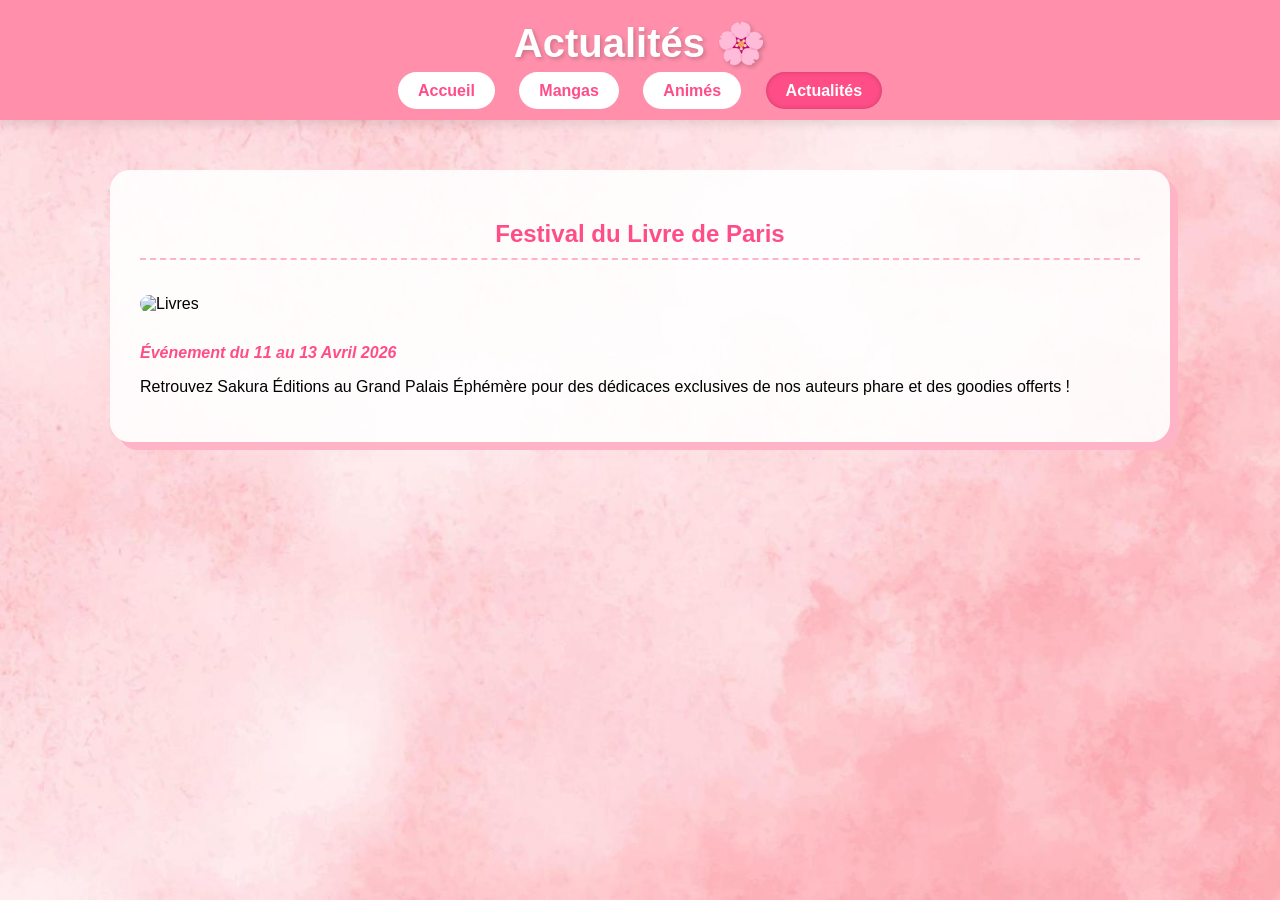
==== actualite.html @ c7bb2977 "Add files via upload" ====
<!DOCTYPE html>
<html lang="fr">
<head>
    <meta charset="UTF-8">
    <title>Sakura Éditions - Actus</title>
    <link rel="stylesheet" href="style.css">
</head>
<body>
    <header>
        <h1>Actualités 🌸</h1>
        <nav>
            <a href="index.html">Accueil</a>
            <a href="manga.html">Mangas</a>
            <a href="anime.html">Animés</a>
            <a href="actualite.html" class="active">Actualités</a>
        </nav>
    </header>

    <main id="bloc">
        <h2>Festival du Livre de Paris</h2>
        <img src="https://images.unsplash.com/photo-1589998059171-988d887df646?q=80&w=600" alt="Livres" style="width: 100%; max-height: 250px; object-fit: cover; border-radius: 10px; margin: 15px 0;">
        <p style="font-style: italic; color: #ff4d88; font-weight: bold;">Événement du 11 au 13 Avril 2026</p> 
        <p>Retrouvez Sakura Éditions au Grand Palais Éphémère pour des dédicaces exclusives de nos auteurs phare et des goodies offerts !</p>
    </main>
</body>
</html>
---- style.css ----
/* ============================================================
   1. STYLE GÉNÉRAL ET FOND (Body)
   ============================================================ */
body {
    margin: 0;
    font-family: 'Segoe UI', Tahoma, Geneva, Verdana, sans-serif;
    /* Image de fond sur tous les onglets */
    background-image: url('fond.jpg'); 
    background-attachment: fixed; /* Fixe le fond au défilement */
    background-size: cover;      /* Couvre tout l'écran */
    background-repeat: no-repeat;
    /* Espace pour ne pas que le contenu soit caché sous le menu fixe */
    margin-top: 170px; 
}

/* ============================================================
   2. MENU DE NAVIGATION (Header fixe)
   ============================================================ */
header {
    background-color: #ff8fab;
    padding: 20px 0;
    text-align: center;
    color: white;
    /* Positionnement fixe en haut (vu dans le cours) */
    position: fixed;
    top: 0;
    left: 0;
    width: 100%;
    z-index: 10; /* Reste au-dessus du contenu */
    box-shadow: 0 4px 10px rgba(0,0,0,0.1);
}

header h1 {
    margin: 0;
    font-size: 2.5em;
    text-shadow: 2px 2px 4px rgba(0,0,0,0.2);
}

nav {
    margin-top: 15px;
}

nav a {
    margin: 0 10px;
    padding: 10px 20px;
    background-color: white;
    border-radius: 25px; /* Bordure arrondie */
    text-decoration: none;
    color: #ff4d88;
    font-weight: bold;
    transition: 0.3s; /* Pour un effet fluide */
}

/* Apparence dynamique (vu dans le cours) */
nav a:hover {
    background-color: #ff4d88;
    color: white;
}

/* Classe pour l'onglet actif */
nav a.active {
    background-color: #ff4d88;
    color: white;
    box-shadow: inset 0 0 5px rgba(0,0,0,0.2);
}

/* ============================================================
   3. STRUCTURE DES BLOCS (Conteneurs blancs)
   ============================================================ */
#bloc {
    width: 90%;
    max-width: 1000px;
    margin: 0 auto 30px auto; /* Centrage horizontal */
    background-color: rgba(255, 255, 255, 0.9); /* Fond blanc transparent */
    padding: 30px;
    border-radius: 20px;
    box-shadow: 8px 8px 0px #ffb3c6; /* Ombre décalée */
    transition: 0.3s;
}

#bloc:hover {
    box-shadow: 12px 12px 0px #ff8fab;
}

h2 {
    color: #ff4d88;
    text-align: center;
    border-bottom: 2px dashed #ffb3c6;
    padding-bottom: 10px;
}

/* ============================================================
   4. SYSTÈME DE CARTES (Manga et Animé - Flexbox)
   ============================================================ */
.container-news {
    display: flex;       /* Conteneur Flex */
    flex-wrap: wrap;     /* Retour à la ligne automatique */
    justify-content: center; /* Alignés au centre */
    gap: 30px;           /* Espace entre les éléments */
}

.item-card {
    width: 280px;
    background-color: white;
    border-radius: 15px;
    border: 1px solid #ffb3c6;
    overflow: hidden;    /* Coupe ce qui dépasse des arrondis */
    transition: transform 0.3s, box-shadow 0.3s;
}

/* Effet zoom au passage de la souris (vu dans le cours) */
.item-card:hover {
    transform: scale(1.05);
    box-shadow: 0 10px 20px rgba(255, 77, 136, 0.3);
}

.item-card img {
    width: 100%;
    height: 400px;
    object-fit: cover; /* Recadre sans déformer */
}

.item-info {
    padding: 15px;
}

.item-info h3 {
    margin: 0;
    color: #ff4d88;
}

.resume {
    font-size: 0.9em;
    font-style: italic; /* Texte en italique */
    color: #555;
    margin-top: 10px;
    line-height: 1.4;
}

/* ============================================================
   5. SECTIONS SPÉCIFIQUES (Infos Index et Tableaux)
   ============================================================ */

/* Box de chiffres clés sur l'index */
.box-info {
    flex: 1;
    min-width: 200px;
    background-color: #fff0f5;
    padding: 20px;
    border-radius: 15px;
    border: 2px dashed #ff8fab;
    text-align: center;
}

.box-info h3 {
    font-size: 2.2em;
    color: #ff4d88;
    margin: 0;
}

/* Tableaux (pour les animés) */
table {
    width: 100%;
    border-collapse: collapse; /* Fusion des bordures */
}

th, td {
    border: 1px solid #ffb3c6;
    padding: 12px;
    text-align: left;
}

th {
    background-color: #ff8fab;
    color: white;
}

tr:hover {
    background-color: #fff0f5;
}

/* ============================================================
   6. FOOTER
   ============================================================ */
footer {
    text-align: center;
    padding: 30px;
    background-color: #ff8fab;
    color: white;
    margin-top: 50px;
}
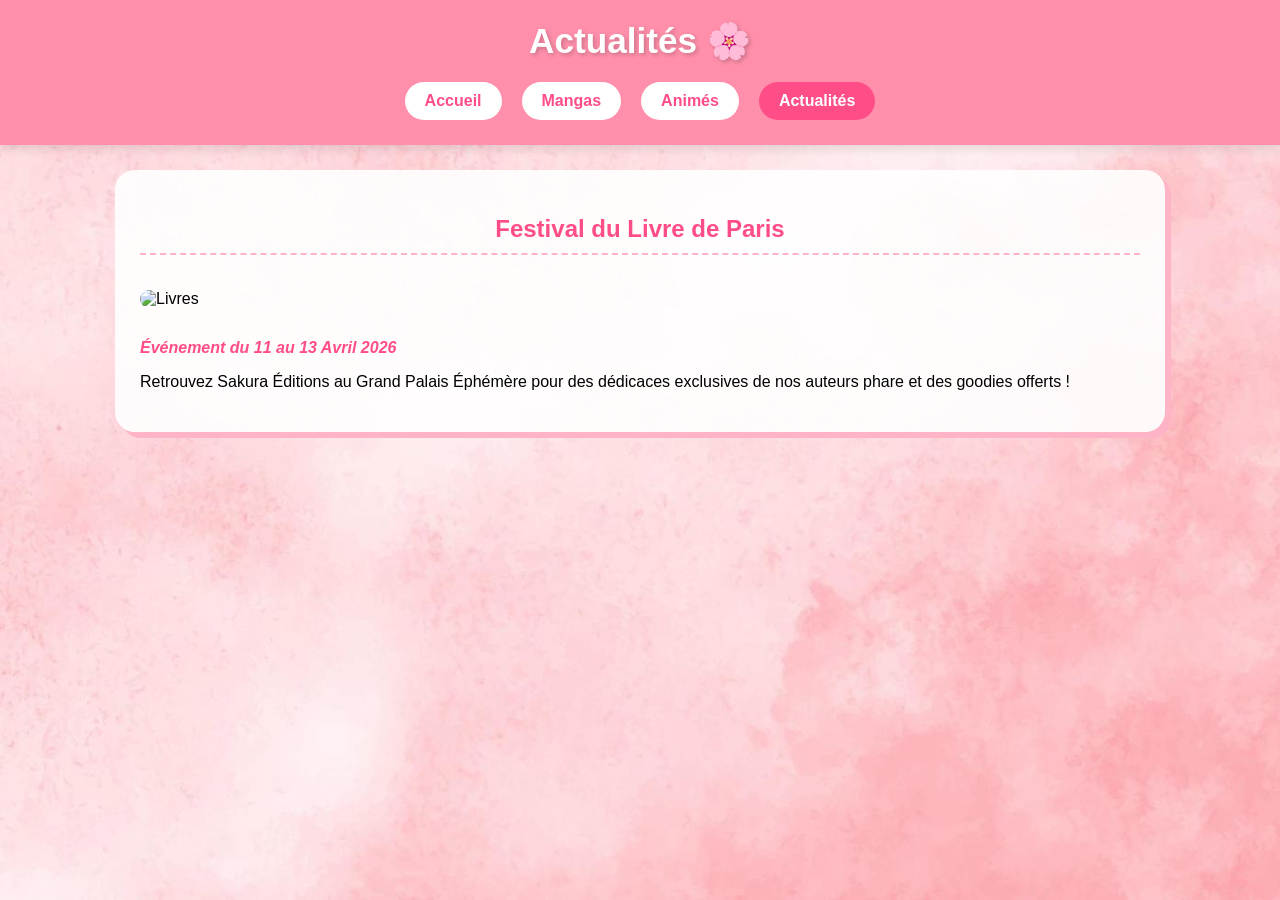
==== commit 6eb847ab: "Add files via upload" ====
--- a/actualite.html
+++ b/actualite.html
@@ -2,7 +2,7 @@
 <html lang="fr">
 <head>
     <meta charset="UTF-8">
-    <title>Sakura Éditions - Actus</title>
+    <title>Sakura's - Actus</title>
     <link rel="stylesheet" href="style.css">
 </head>
 <body>
--- a/style.css
+++ b/style.css
@@ -1,27 +1,30 @@
 /* ============================================================
-   1. STYLE GÉNÉRAL ET FOND (Body)
+   1. BASE ET IMAGE DE FOND (Appliqué à tous les onglets)
    ============================================================ */
 body {
     margin: 0;
     font-family: 'Segoe UI', Tahoma, Geneva, Verdana, sans-serif;
-    /* Image de fond sur tous les onglets */
-    background-image: url('fond.jpg'); 
-    background-attachment: fixed; /* Fixe le fond au défilement */
-    background-size: cover;      /* Couvre tout l'écran */
+    
+    /* Propriétés de fond du cours */
+    background-image: url('fond.jpg'); /* Ton image locale */
+    background-attachment: fixed;           /* Le fond ne bouge pas */
+    background-size: cover;                /* Couvre tout l'écran */
     background-repeat: no-repeat;
-    /* Espace pour ne pas que le contenu soit caché sous le menu fixe */
+    
+    /* Espace pour le menu fixe (ordinateur) */
     margin-top: 170px; 
 }
 
 /* ============================================================
-   2. MENU DE NAVIGATION (Header fixe)
+   2. HEADER ET NAVIGATION FIXE
    ============================================================ */
 header {
     background-color: #ff8fab;
     padding: 20px 0;
     text-align: center;
     color: white;
-    /* Positionnement fixe en haut (vu dans le cours) */
+    
+    /* Positionnement fixe (vu dans le cours) */
     position: fixed;
     top: 0;
     left: 0;
@@ -32,71 +35,73 @@
 
 header h1 {
     margin: 0;
-    font-size: 2.5em;
+    font-size: 2.2em;
     text-shadow: 2px 2px 4px rgba(0,0,0,0.2);
 }
 
 nav {
     margin-top: 15px;
+    display: flex;       /* Flexbox pour le menu */
+    justify-content: center;
+    flex-wrap: wrap;     /* Permet de passer à la ligne sur mobile */
 }
 
 nav a {
-    margin: 0 10px;
+    margin: 5px 10px;
     padding: 10px 20px;
     background-color: white;
-    border-radius: 25px; /* Bordure arrondie */
+    border-radius: 25px;
     text-decoration: none;
     color: #ff4d88;
     font-weight: bold;
-    transition: 0.3s; /* Pour un effet fluide */
+    transition: 0.3s;    /* Animation douce */
 }
 
-/* Apparence dynamique (vu dans le cours) */
+/* Apparence dynamique au survol */
 nav a:hover {
     background-color: #ff4d88;
     color: white;
 }
 
-/* Classe pour l'onglet actif */
+/* Style pour l'onglet de la page actuelle */
 nav a.active {
     background-color: #ff4d88;
     color: white;
-    box-shadow: inset 0 0 5px rgba(0,0,0,0.2);
 }
 
 /* ============================================================
-   3. STRUCTURE DES BLOCS (Conteneurs blancs)
+   3. STRUCTURE DES BLOCS (CONTENUS BLANCS)
    ============================================================ */
 #bloc {
     width: 90%;
     max-width: 1000px;
-    margin: 0 auto 30px auto; /* Centrage horizontal */
-    background-color: rgba(255, 255, 255, 0.9); /* Fond blanc transparent */
-    padding: 30px;
+    margin: 0 auto 30px auto;
+    background-color: rgba(255, 255, 255, 0.9); /* Blanc transparent */
+    padding: 25px;
     border-radius: 20px;
-    box-shadow: 8px 8px 0px #ffb3c6; /* Ombre décalée */
+    box-shadow: 6px 6px 0px #ffb3c6;
     transition: 0.3s;
 }
 
 #bloc:hover {
-    box-shadow: 12px 12px 0px #ff8fab;
+    box-shadow: 10px 10px 0px #ff8fab;
 }
 
 h2 {
     color: #ff4d88;
     text-align: center;
-    border-bottom: 2px dashed #ffb3c6;
+    border-bottom: 2px dashed #ffb3c6; /* Bordure pointillée du cours */
     padding-bottom: 10px;
 }
 
 /* ============================================================
-   4. SYSTÈME DE CARTES (Manga et Animé - Flexbox)
+   4. SYSTÈME DE CARTES (FLEXBOX)
    ============================================================ */
 .container-news {
-    display: flex;       /* Conteneur Flex */
-    flex-wrap: wrap;     /* Retour à la ligne automatique */
-    justify-content: center; /* Alignés au centre */
-    gap: 30px;           /* Espace entre les éléments */
+    display: flex;
+    flex-wrap: wrap;      /* Retour à la ligne auto (responsive) */
+    justify-content: center;
+    gap: 25px;            /* Espace entre les cartes */
 }
 
 .item-card {
@@ -104,20 +109,20 @@
     background-color: white;
     border-radius: 15px;
     border: 1px solid #ffb3c6;
-    overflow: hidden;    /* Coupe ce qui dépasse des arrondis */
+    overflow: hidden;
     transition: transform 0.3s, box-shadow 0.3s;
 }
 
-/* Effet zoom au passage de la souris (vu dans le cours) */
+/* Effet Zoom au survol (:hover) */
 .item-card:hover {
-    transform: scale(1.05);
+    transform: scale(1.05); /* Agrandissement du cours */
     box-shadow: 0 10px 20px rgba(255, 77, 136, 0.3);
 }
 
 .item-card img {
     width: 100%;
-    height: 400px;
-    object-fit: cover; /* Recadre sans déformer */
+    height: 380px;
+    object-fit: cover; /* Image bien cadrée */
 }
 
 .item-info {
@@ -131,61 +136,60 @@
 
 .resume {
     font-size: 0.9em;
-    font-style: italic; /* Texte en italique */
+    font-style: italic; /* Italique du cours */
     color: #555;
     margin-top: 10px;
-    line-height: 1.4;
 }
 
 /* ============================================================
-   5. SECTIONS SPÉCIFIQUES (Infos Index et Tableaux)
+   5. MODE RESPONSIVE (Téléphones)
    ============================================================ */
+@media screen and (max-width: 768px) {
+    body {
+        /* On augmente la marge car le menu prend plus de place sur mobile */
+        margin-top: 220px; 
+    }
 
-/* Box de chiffres clés sur l'index */
-.box-info {
-    flex: 1;
-    min-width: 200px;
-    background-color: #fff0f5;
-    padding: 20px;
-    border-radius: 15px;
-    border: 2px dashed #ff8fab;
-    text-align: center;
+    header h1 {
+        font-size: 1.6em;
+    }
+
+    nav a {
+        padding: 8px 12px;
+        font-size: 0.85em;
+    }
+
+    #bloc {
+        width: 95%;
+        padding: 15px;
+    }
+
+    .item-card {
+        width: 100%; /* Les cartes prennent toute la largeur sur mobile */
+        max-width: 350px;
+    }
 }
 
-.box-info h3 {
-    font-size: 2.2em;
-    color: #ff4d88;
-    margin: 0;
-}
-
-/* Tableaux (pour les animés) */
+/* ============================================================
+   6. TABLEAUX ET FOOTER
+   ============================================================ */
 table {
     width: 100%;
-    border-collapse: collapse; /* Fusion des bordures */
+    border-collapse: collapse; /* Fusion des bordures du cours */
 }
 
 th, td {
     border: 1px solid #ffb3c6;
-    padding: 12px;
+    padding: 10px;
     text-align: left;
 }
 
-th {
+th { background-color: #ff8fab; color: white; }
+
+footer {
+    text-align: center;
+    padding: 25px;
     background-color: #ff8fab;
     color: white;
-}
-
-tr:hover {
-    background-color: #fff0f5;
-}
-
-/* ============================================================
-   6. FOOTER
-   ============================================================ */
-footer {
-    text-align: center;
-    padding: 30px;
-    background-color: #ff8fab;
-    color: white;
-    margin-top: 50px;
+    margin-top: 40px;
 }
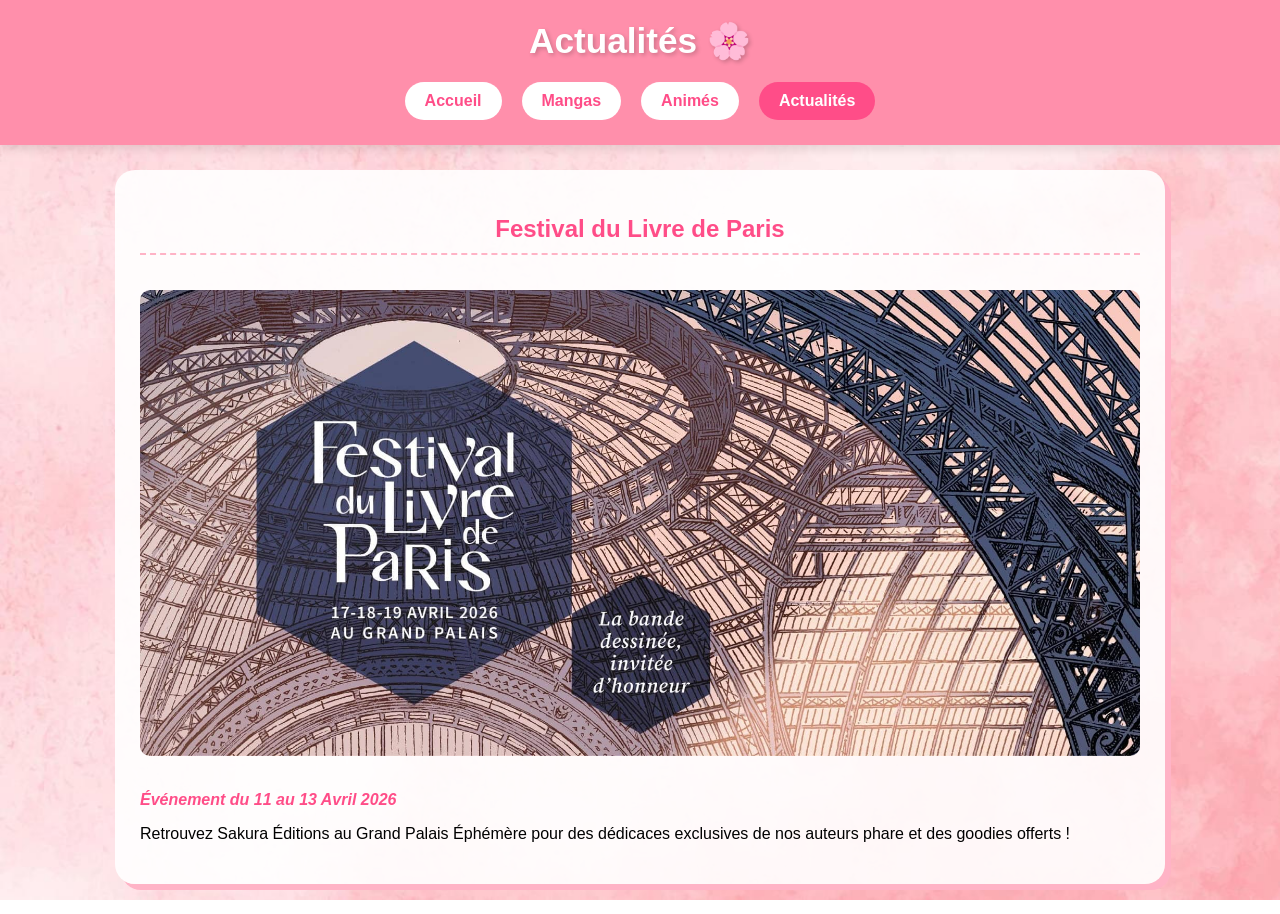
==== commit 319cf060: "Add files via upload" ====
--- a/actualite.html
+++ b/actualite.html
@@ -18,7 +18,7 @@
 
     <main id="bloc">
         <h2>Festival du Livre de Paris</h2>
-        <img src="https://images.unsplash.com/photo-1589998059171-988d887df646?q=80&w=600" alt="Livres" style="width: 100%; max-height: 250px; object-fit: cover; border-radius: 10px; margin: 15px 0;">
+        <img src="festival.jpg" alt="Livres" style="width: 100%; max-height: 500px; object-fit: cover; border-radius: 10px; margin: 15px 0;">
         <p style="font-style: italic; color: #ff4d88; font-weight: bold;">Événement du 11 au 13 Avril 2026</p> 
         <p>Retrouvez Sakura Éditions au Grand Palais Éphémère pour des dédicaces exclusives de nos auteurs phare et des goodies offerts !</p>
     </main>
--- a/style.css
+++ b/style.css
@@ -1,35 +1,31 @@
-/* ============================================================
-   1. BASE ET IMAGE DE FOND (Appliqué à tous les onglets)
-   ============================================================ */
+
 body {
     margin: 0;
     font-family: 'Segoe UI', Tahoma, Geneva, Verdana, sans-serif;
     
-    /* Propriétés de fond du cours */
-    background-image: url('fond.jpg'); /* Ton image locale */
-    background-attachment: fixed;           /* Le fond ne bouge pas */
-    background-size: cover;                /* Couvre tout l'écran */
+    
+    background-image: url('fond.jpg'); 
+    background-attachment: fixed;           
+    background-size: cover;                
     background-repeat: no-repeat;
     
-    /* Espace pour le menu fixe (ordinateur) */
+    
     margin-top: 170px; 
 }
 
-/* ============================================================
-   2. HEADER ET NAVIGATION FIXE
-   ============================================================ */
+
 header {
     background-color: #ff8fab;
     padding: 20px 0;
     text-align: center;
     color: white;
     
-    /* Positionnement fixe (vu dans le cours) */
+    
     position: fixed;
     top: 0;
     left: 0;
     width: 100%;
-    z-index: 10; /* Reste au-dessus du contenu */
+    z-index: 10; 
     box-shadow: 0 4px 10px rgba(0,0,0,0.1);
 }
 
@@ -41,9 +37,9 @@
 
 nav {
     margin-top: 15px;
-    display: flex;       /* Flexbox pour le menu */
+    display: flex;       
     justify-content: center;
-    flex-wrap: wrap;     /* Permet de passer à la ligne sur mobile */
+    flex-wrap: wrap;     
 }
 
 nav a {
@@ -54,29 +50,27 @@
     text-decoration: none;
     color: #ff4d88;
     font-weight: bold;
-    transition: 0.3s;    /* Animation douce */
+    transition: 0.3s;    
 }
 
-/* Apparence dynamique au survol */
+
 nav a:hover {
     background-color: #ff4d88;
     color: white;
 }
 
-/* Style pour l'onglet de la page actuelle */
+
 nav a.active {
     background-color: #ff4d88;
     color: white;
 }
 
-/* ============================================================
-   3. STRUCTURE DES BLOCS (CONTENUS BLANCS)
-   ============================================================ */
+
 #bloc {
     width: 90%;
     max-width: 1000px;
     margin: 0 auto 30px auto;
-    background-color: rgba(255, 255, 255, 0.9); /* Blanc transparent */
+    background-color: rgba(255, 255, 255, 0.9); 
     padding: 25px;
     border-radius: 20px;
     box-shadow: 6px 6px 0px #ffb3c6;
@@ -90,18 +84,16 @@
 h2 {
     color: #ff4d88;
     text-align: center;
-    border-bottom: 2px dashed #ffb3c6; /* Bordure pointillée du cours */
+    border-bottom: 2px dashed #ffb3c6; 
     padding-bottom: 10px;
 }
 
-/* ============================================================
-   4. SYSTÈME DE CARTES (FLEXBOX)
-   ============================================================ */
+
 .container-news {
     display: flex;
-    flex-wrap: wrap;      /* Retour à la ligne auto (responsive) */
+    flex-wrap: wrap;     
     justify-content: center;
-    gap: 25px;            /* Espace entre les cartes */
+    gap: 25px;            
 }
 
 .item-card {
@@ -113,16 +105,16 @@
     transition: transform 0.3s, box-shadow 0.3s;
 }
 
-/* Effet Zoom au survol (:hover) */
+
 .item-card:hover {
-    transform: scale(1.05); /* Agrandissement du cours */
+    transform: scale(1.05); 
     box-shadow: 0 10px 20px rgba(255, 77, 136, 0.3);
 }
 
 .item-card img {
     width: 100%;
     height: 380px;
-    object-fit: cover; /* Image bien cadrée */
+    object-fit: cover; 
 }
 
 .item-info {
@@ -136,17 +128,13 @@
 
 .resume {
     font-size: 0.9em;
-    font-style: italic; /* Italique du cours */
-    color: #555;
+    font-style: italic; 
     margin-top: 10px;
 }
 
-/* ============================================================
-   5. MODE RESPONSIVE (Téléphones)
-   ============================================================ */
+
 @media screen and (max-width: 768px) {
     body {
-        /* On augmente la marge car le menu prend plus de place sur mobile */
         margin-top: 220px; 
     }
 
@@ -165,17 +153,15 @@
     }
 
     .item-card {
-        width: 100%; /* Les cartes prennent toute la largeur sur mobile */
+        width: 100%; 
         max-width: 350px;
     }
 }
 
-/* ============================================================
-   6. TABLEAUX ET FOOTER
-   ============================================================ */
+
 table {
     width: 100%;
-    border-collapse: collapse; /* Fusion des bordures du cours */
+    border-collapse: collapse; 
 }
 
 th, td {
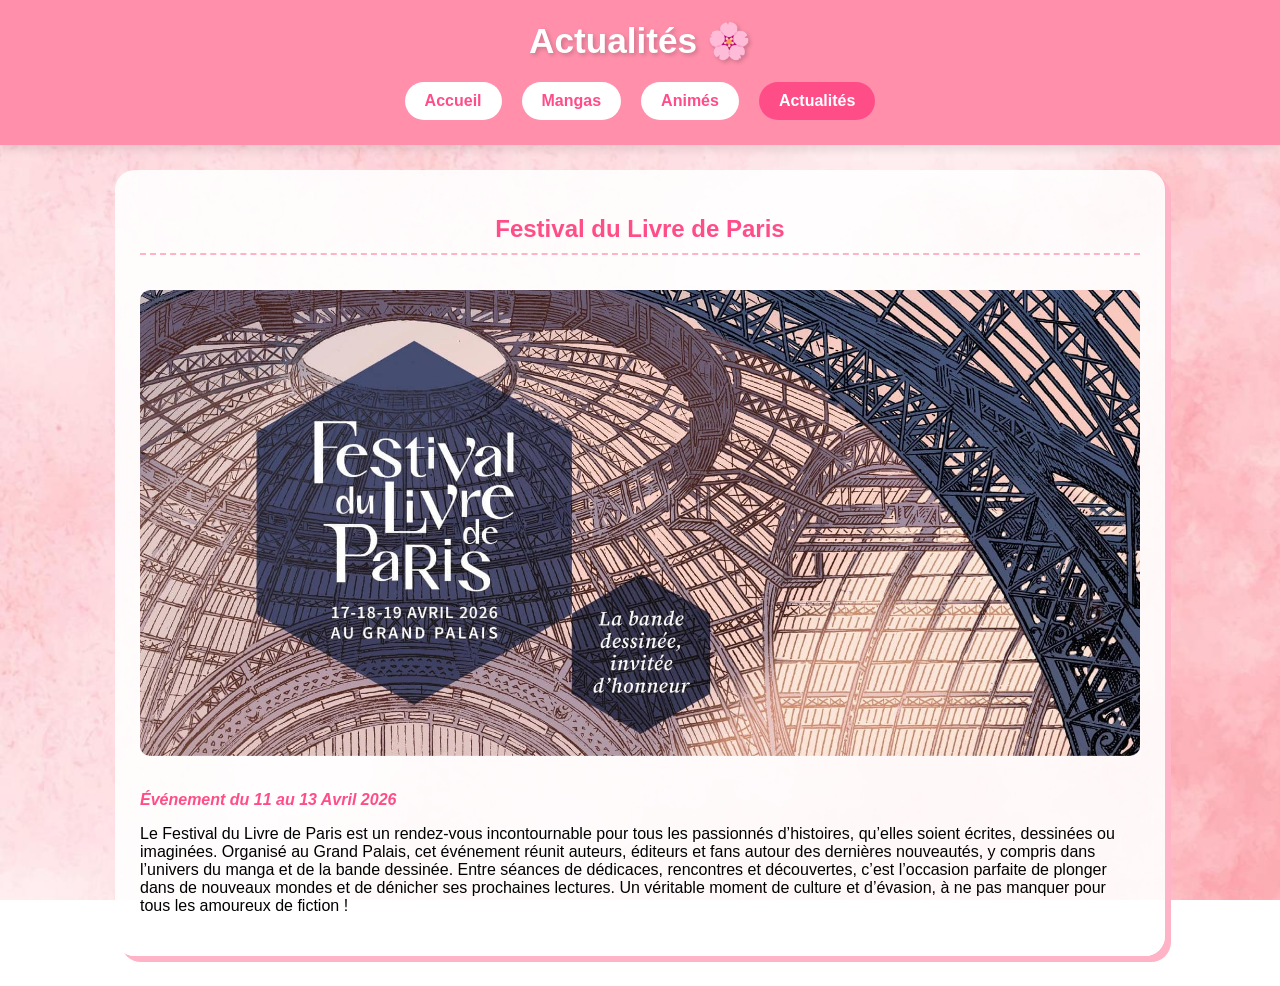
==== commit afcf4731: "Add files via upload" ====
--- a/actualite.html
+++ b/actualite.html
@@ -20,7 +20,8 @@
         <h2>Festival du Livre de Paris</h2>
         <img src="festival.jpg" alt="Livres" style="width: 100%; max-height: 500px; object-fit: cover; border-radius: 10px; margin: 15px 0;">
         <p style="font-style: italic; color: #ff4d88; font-weight: bold;">Événement du 11 au 13 Avril 2026</p> 
-        <p>Retrouvez Sakura Éditions au Grand Palais Éphémère pour des dédicaces exclusives de nos auteurs phare et des goodies offerts !</p>
+        <p>Le Festival du Livre de Paris est un rendez-vous incontournable pour tous les passionnés d’histoires, qu’elles soient écrites, dessinées ou imaginées. Organisé au Grand Palais, cet événement réunit auteurs, éditeurs et fans autour des dernières nouveautés, y compris dans l’univers du manga et de la bande dessinée. Entre séances de dédicaces, rencontres et découvertes, c’est l’occasion parfaite de plonger dans de nouveaux mondes et de dénicher ses prochaines lectures. Un véritable moment de culture et d’évasion, à ne pas manquer pour tous les amoureux de fiction !
+</p>
     </main>
 </body>
 </html>
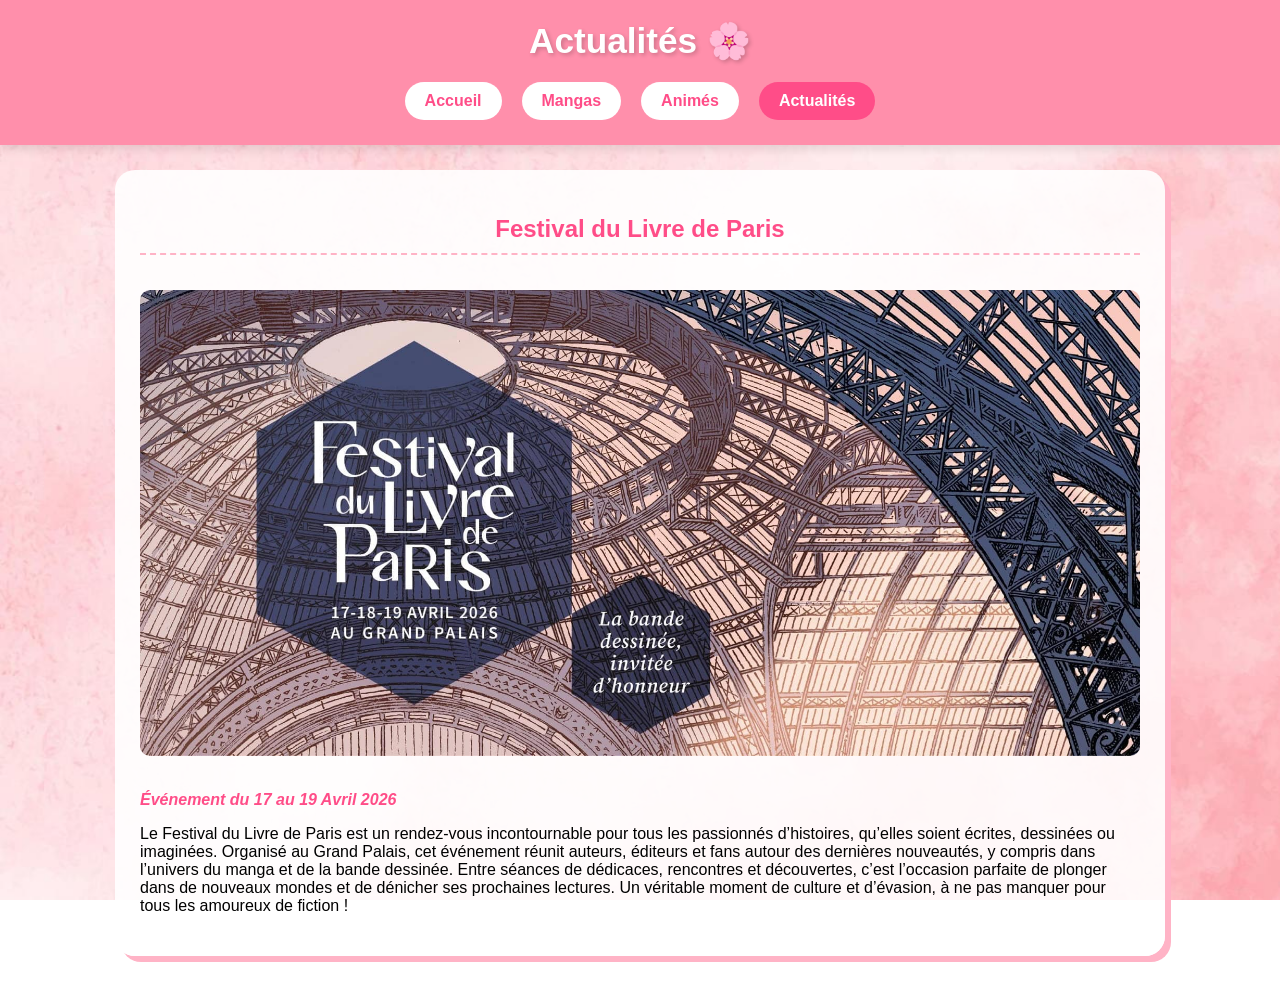
==== commit 1a3f0bb9: "Add files via upload" ====
--- a/actualite.html
+++ b/actualite.html
@@ -19,7 +19,7 @@
     <main id="bloc">
         <h2>Festival du Livre de Paris</h2>
         <img src="festival.jpg" alt="Livres" style="width: 100%; max-height: 500px; object-fit: cover; border-radius: 10px; margin: 15px 0;">
-        <p style="font-style: italic; color: #ff4d88; font-weight: bold;">Événement du 11 au 13 Avril 2026</p> 
+        <p style="font-style: italic; color: #ff4d88; font-weight: bold;">Événement du 17 au 19 Avril 2026</p> 
         <p>Le Festival du Livre de Paris est un rendez-vous incontournable pour tous les passionnés d’histoires, qu’elles soient écrites, dessinées ou imaginées. Organisé au Grand Palais, cet événement réunit auteurs, éditeurs et fans autour des dernières nouveautés, y compris dans l’univers du manga et de la bande dessinée. Entre séances de dédicaces, rencontres et découvertes, c’est l’occasion parfaite de plonger dans de nouveaux mondes et de dénicher ses prochaines lectures. Un véritable moment de culture et d’évasion, à ne pas manquer pour tous les amoureux de fiction !
 </p>
     </main>
